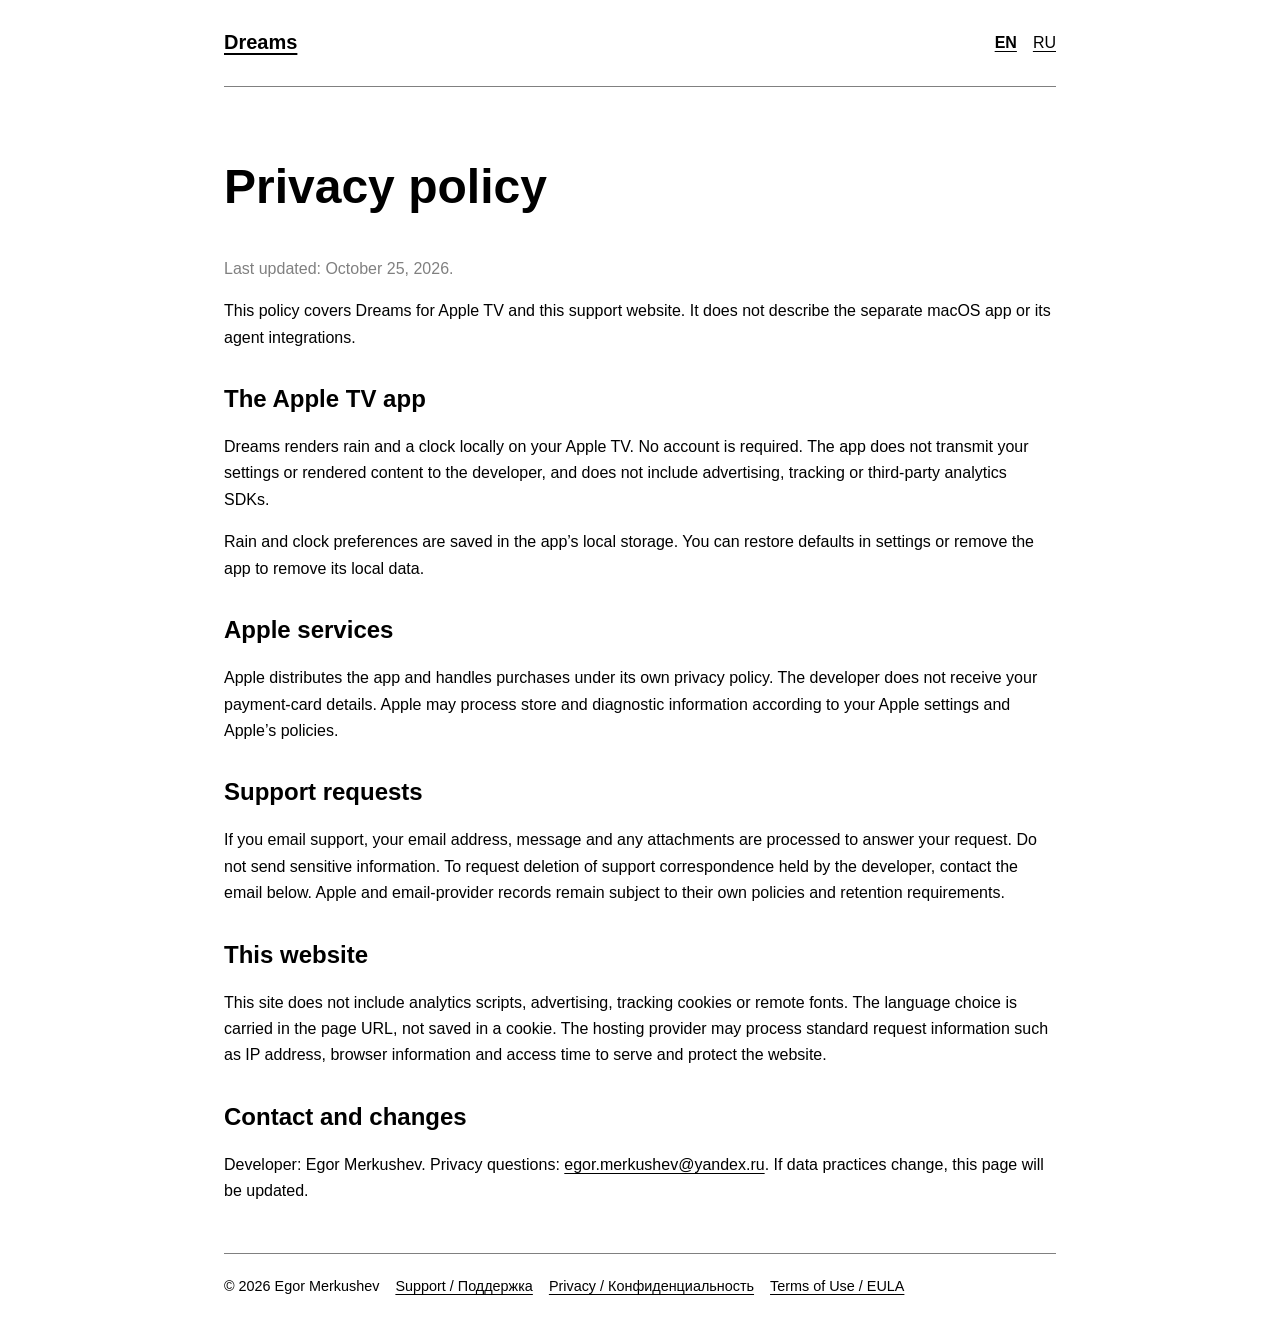
==== website/dreams/privacy/index.html @ a6cf10ac "Add the Dreams site foundation and store support content" ====
<!doctype html>
<html lang="en"><head>
<meta charset="utf-8"><meta name="viewport" content="width=device-width, initial-scale=1">
<title>Privacy — Dreams</title><meta name="description" content="Dreams for Apple TV: animated glyph rain, an optional clock, support and privacy information.">
<link rel="canonical" href="https://egormerkushev.ru/dreams/privacy/">
<link rel="stylesheet" href="../styles.css"><script src="../language.js" defer></script>
</head><body><header><a class="brand" data-local href=".././">Dreams</a><nav aria-label="Language"><a href="?lang=en" data-language-choice="en" lang="en">EN</a><a href="?lang=ru" data-language-choice="ru" lang="ru">RU</a></nav></header>
<main><section lang="en" data-language="en" data-title="Privacy — Dreams"><h1>Privacy policy</h1><p class="updated">Last updated: October 25, 2026.</p>
<p>This policy covers Dreams for Apple TV and this support website. It does not describe the separate macOS app or its agent integrations.</p>
<h2>The Apple TV app</h2><p>Dreams renders rain and a clock locally on your Apple TV. No account is required. The app does not transmit your settings or rendered content to the developer, and does not include advertising, tracking or third-party analytics SDKs.</p><p>Rain and clock preferences are saved in the app’s local storage. You can restore defaults in settings or remove the app to remove its local data.</p>
<h2>Apple services</h2><p>Apple distributes the app and handles purchases under its own privacy policy. The developer does not receive your payment-card details. Apple may process store and diagnostic information according to your Apple settings and Apple’s policies.</p>
<h2>Support requests</h2><p>If you email support, your email address, message and any attachments are processed to answer your request. Do not send sensitive information. To request deletion of support correspondence held by the developer, contact the email below. Apple and email-provider records remain subject to their own policies and retention requirements.</p>
<h2>This website</h2><p>This site does not include analytics scripts, advertising, tracking cookies or remote fonts. The language choice is carried in the page URL, not saved in a cookie. The hosting provider may process standard request information such as IP address, browser information and access time to serve and protect the website.</p>
<h2>Contact and changes</h2><p>Developer: Egor Merkushev. Privacy questions: <a href="mailto:egor.merkushev@yandex.ru">egor.merkushev@yandex.ru</a>. If data practices change, this page will be updated.</p></section><section lang="ru" data-language="ru" data-title="Конфиденциальность — Dreams"><h1>Политика конфиденциальности</h1><p class="updated">Обновлено 25 октября 2026 года.</p>
<p>Политика относится к Dreams для Apple TV и этому сайту поддержки. Она не описывает отдельное приложение для macOS и его агентские интеграции.</p>
<h2>Приложение для Apple TV</h2><p>Dreams рисует дождь и часы локально на Apple TV. Учётная запись не нужна. Приложение не передаёт настройки или изображение разработчику и не содержит рекламы, трекинга или SDK сторонней аналитики.</p><p>Настройки дождя и часов хранятся локально в приложении. Их можно сбросить в настройках; удаление приложения удаляет его локальные данные.</p>
<h2>Сервисы Apple</h2><p>Apple распространяет приложение и обрабатывает покупки по своей политике конфиденциальности. Разработчик не получает реквизиты вашей платёжной карты. Apple может обрабатывать сведения о магазине и диагностике согласно вашим настройкам Apple и собственным политикам.</p>
<h2>Обращения в поддержку</h2><p>Если вы пишете в поддержку, ваш email, текст сообщения и вложения обрабатываются для ответа. Не присылайте чувствительные данные. Чтобы запросить удаление переписки, которая хранится у разработчика, напишите по адресу ниже. К записям Apple и почтового провайдера применяются их собственные политики и требования хранения.</p>
<h2>Этот сайт</h2><p>На сайте нет скриптов аналитики, рекламы, отслеживающих cookie и внешних шрифтов. Выбор языка передаётся в URL страницы и не записывается в cookie. Хостинг-провайдер может обрабатывать технические сведения запроса, например IP-адрес, сведения о браузере и время доступа, для работы и защиты сайта.</p>
<h2>Контакты и изменения</h2><p>Разработчик — Egor Merkushev. Вопросы о конфиденциальности: <a href="mailto:egor.merkushev@yandex.ru">egor.merkushev@yandex.ru</a>. При изменении обработки данных эта страница будет обновлена.</p></section></main>
<footer><span>© 2026 Egor Merkushev</span><a data-local href="../support/">Support / Поддержка</a><a data-local href="../privacy/">Privacy / Конфиденциальность</a><a href="https://www.apple.com/legal/internet-services/itunes/dev/stdeula/">Terms of Use / EULA</a></footer>
</body></html>
---- website/dreams/styles.css ----
:root { color-scheme: light dark; font-family: -apple-system, BlinkMacSystemFont, "Segoe UI", sans-serif; line-height: 1.65; }
body { max-width: 52rem; margin: 0 auto; padding: 1.5rem; }
header, footer, nav { display: flex; flex-wrap: wrap; gap: 1rem; align-items: center; }
header { justify-content: space-between; padding-bottom: 1.5rem; border-bottom: 1px solid GrayText; }
.brand { font-size: 1.25rem; font-weight: 700; }
main { padding: 2rem 0; min-height: 50vh; }
h1 { line-height: 1.2; font-size: clamp(2rem, 7vw, 3rem); }
h2 { line-height: 1.3; margin-top: 2rem; }
a { color: inherit; text-underline-offset: .2em; overflow-wrap: anywhere; }
a:focus-visible { outline: 3px solid Highlight; outline-offset: 4px; }
nav a, footer a { padding: .35rem 0; }
[aria-current="page"] { font-weight: 700; }
footer { padding-top: 1rem; border-top: 1px solid GrayText; font-size: .9rem; }
.updated, .eyebrow { color: GrayText; }
[hidden] { display: none !important; }
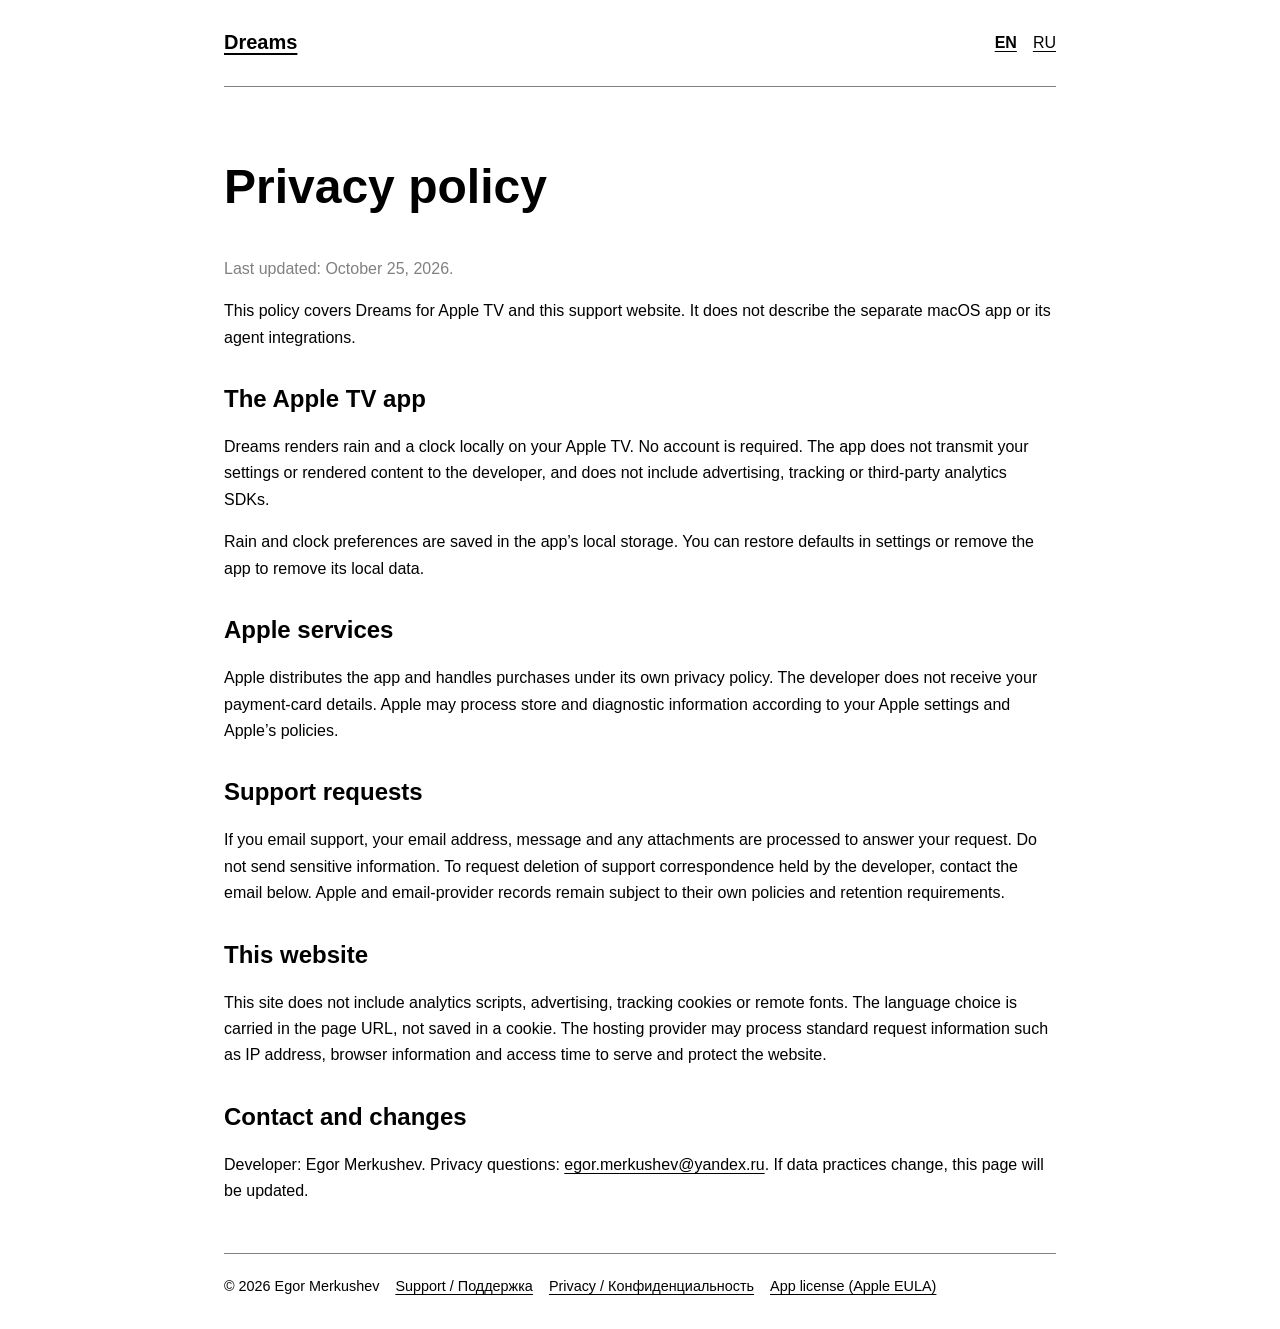
==== commit 37b53145: "Clarify and localize Apple EULA link labels" ====
--- a/website/dreams/privacy/index.html
+++ b/website/dreams/privacy/index.html
@@ -18,5 +18,5 @@
 <h2>Обращения в поддержку</h2><p>Если вы пишете в поддержку, ваш email, текст сообщения и вложения обрабатываются для ответа. Не присылайте чувствительные данные. Чтобы запросить удаление переписки, которая хранится у разработчика, напишите по адресу ниже. К записям Apple и почтового провайдера применяются их собственные политики и требования хранения.</p>
 <h2>Этот сайт</h2><p>На сайте нет скриптов аналитики, рекламы, отслеживающих cookie и внешних шрифтов. Выбор языка передаётся в URL страницы и не записывается в cookie. Хостинг-провайдер может обрабатывать технические сведения запроса, например IP-адрес, сведения о браузере и время доступа, для работы и защиты сайта.</p>
 <h2>Контакты и изменения</h2><p>Разработчик — Egor Merkushev. Вопросы о конфиденциальности: <a href="mailto:egor.merkushev@yandex.ru">egor.merkushev@yandex.ru</a>. При изменении обработки данных эта страница будет обновлена.</p></section></main>
-<footer><span>© 2026 Egor Merkushev</span><a data-local href="../support/">Support / Поддержка</a><a data-local href="../privacy/">Privacy / Конфиденциальность</a><a href="https://www.apple.com/legal/internet-services/itunes/dev/stdeula/">Terms of Use / EULA</a></footer>
+<footer><span>© 2026 Egor Merkushev</span><a data-local href="../support/">Support / Поддержка</a><a data-local href="../privacy/">Privacy / Конфиденциальность</a><a href="https://www.apple.com/legal/internet-services/itunes/dev/stdeula/"><span lang="en" data-language="en">App license (Apple EULA)</span><span lang="ru" data-language="ru">Лицензия приложения (Apple EULA)</span></a></footer>
 </body></html>
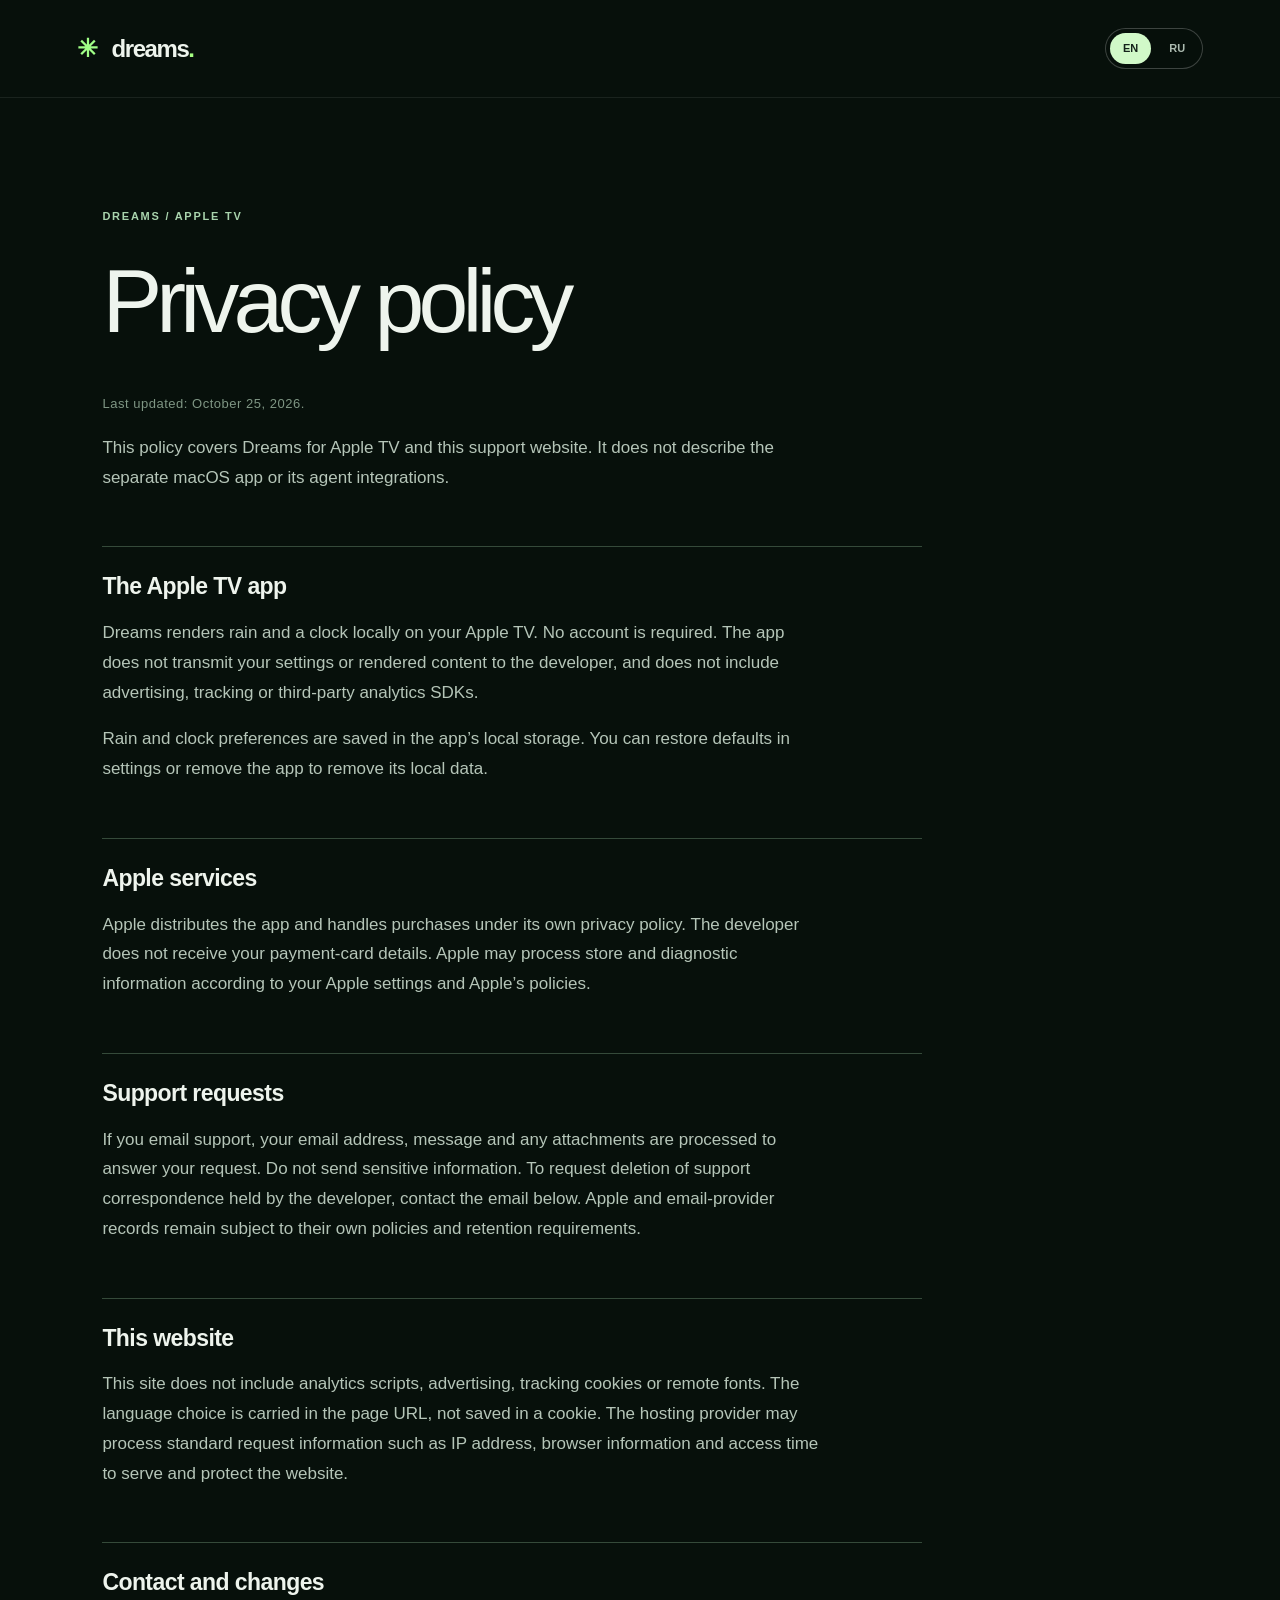
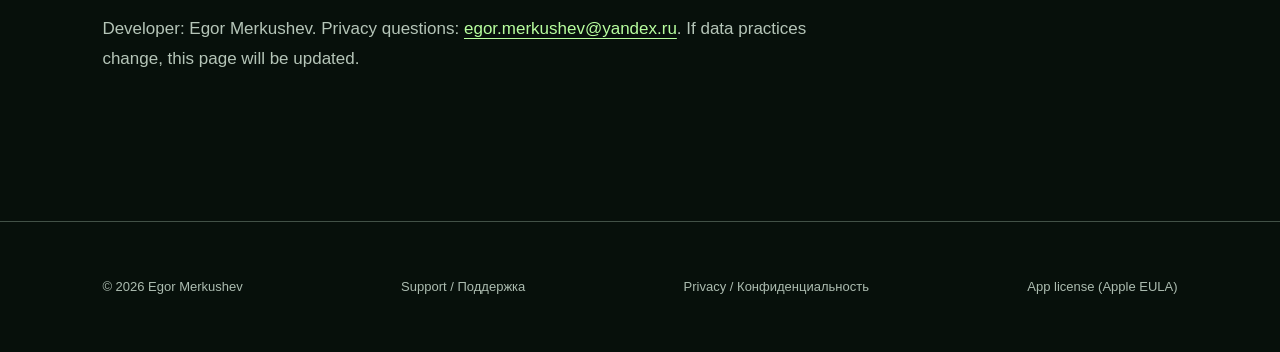
==== commit 84891311: "Style Dreams support and privacy pages" ====
--- a/website/dreams/privacy/index.html
+++ b/website/dreams/privacy/index.html
@@ -3,8 +3,8 @@
 <meta charset="utf-8"><meta name="viewport" content="width=device-width, initial-scale=1">
 <title>Privacy — Dreams</title><meta name="description" content="Dreams for Apple TV: animated glyph rain, an optional clock, support and privacy information.">
 <link rel="canonical" href="https://egormerkushev.ru/dreams/privacy/">
-<link rel="stylesheet" href="../styles.css"><script src="../language.js" defer></script>
-</head><body><header><a class="brand" data-local href=".././">Dreams</a><nav aria-label="Language"><a href="?lang=en" data-language-choice="en" lang="en">EN</a><a href="?lang=ru" data-language-choice="ru" lang="ru">RU</a></nav></header>
+<link rel="stylesheet" href="../styles.css"><link rel="stylesheet" href="../landing.css"><link rel="stylesheet" href="../information.css"><script src="../language.js" defer></script>
+</head><body class="landing information"><header class="topbar"><a class="brand" data-local href="../"><span class="brand-mark">✳</span> dreams<span class="brand-dot">.</span></a><nav aria-label="Language"><a href="?lang=en" data-language-choice="en" lang="en">EN</a><a href="?lang=ru" data-language-choice="ru" lang="ru">RU</a></nav></header>
 <main><section lang="en" data-language="en" data-title="Privacy — Dreams"><h1>Privacy policy</h1><p class="updated">Last updated: October 25, 2026.</p>
 <p>This policy covers Dreams for Apple TV and this support website. It does not describe the separate macOS app or its agent integrations.</p>
 <h2>The Apple TV app</h2><p>Dreams renders rain and a clock locally on your Apple TV. No account is required. The app does not transmit your settings or rendered content to the developer, and does not include advertising, tracking or third-party analytics SDKs.</p><p>Rain and clock preferences are saved in the app’s local storage. You can restore defaults in settings or remove the app to remove its local data.</p>
--- a/website/dreams/landing.css
+++ b/website/dreams/landing.css
@@ -0,0 +1,68 @@
+:root { scroll-behavior: smooth; }
+body.landing { max-width: none; margin: 0; padding: 0; background: #07100b; color: #eef4ed; font-family: -apple-system, BlinkMacSystemFont, "Segoe UI", sans-serif; line-height: 1.5; }
+.landing * { box-sizing: border-box; }
+.landing a { text-decoration: none; }
+.landing .topbar { position: absolute; z-index: 3; top: 0; width: 100%; padding: 28px 6%; border: 0; }
+.landing .brand { font-size: 24px; font-weight: 700; letter-spacing: -.06em; }
+.brand-mark { color: #a0ff87; display: inline-block; font-size: 25px; margin-right: 10px; }
+.brand-dot, .footer-brand span { color: #a5ff82; }
+.landing nav { gap: 5px; border: 1px solid #ffffff38; padding: 4px; border-radius: 40px; background: #07100b99; }
+.landing nav a { font: 600 11px/1 sans-serif; padding: 10px 13px; border-radius: 30px; color: #acbbb0; }
+.landing nav a[aria-current] { background: #d1f9c8; color: #14221a; }
+.landing main { padding: 0; }
+.hero { position: relative; min-height: min(850px, 100svh); min-height: max(670px, 100svh); display: flex; align-items: center; overflow: hidden; background: #020906; }
+.hero-media, .hero-shade { position: absolute; inset: 0; }
+.hero-media video { width: 100%; height: 100%; object-fit: cover; opacity: .8; }
+.hero-shade { background: linear-gradient(90deg, #06100cf5 0%, #06100cd9 35%, #06100c38 75%), linear-gradient(0deg,#07100b 0%,transparent 22%); }
+.hero-copy { z-index: 1; width: min(900px, 90%); padding: 140px 6% 115px; }
+.kicker, .section-label { color: #a9d4ad; letter-spacing: .16em; font-size: 11px; font-weight: 700; }
+.dot { display: inline-block; width: 7px; height: 7px; background: #a5ff82; border-radius: 50%; margin-right: 8px; box-shadow: 0 0 12px #8aff79; }
+.landing h1, .landing h2 { font-weight: 500; letter-spacing: -.065em; margin: 22px 0; line-height: .99; }
+.landing h1 { font-size: clamp(76px, 10vw, 160px); }
+.landing h2 { font-size: clamp(48px, 6.3vw, 96px); }
+.landing h1 em, .landing h2 em { color: #b8ff9f; font-family: Georgia, serif; font-weight: 400; font-style: italic; letter-spacing: -.065em; }
+.hero-text { max-width: 420px; font-size: clamp(17px, 1.5vw, 21px); color: #d2dfd2; }
+.hero-action { display: flex; align-items: center; flex-wrap: wrap; gap: 20px; margin-top: 38px; font-size: 13px; }
+.status { border-radius: 40px; color: #e5f7df; border: 1px solid #a5ff8244; background: #0c2216c9; padding: 13px 18px; }
+.hero-action a { padding: 12px 0; border-bottom: 1px solid #b1d9b6; }
+.hero-action a span { color: #a5ff82; margin-left: 12px; }
+.hero-index { position: absolute; right: 6%; bottom: 46px; color: #8ca18c; font-size: 11px; letter-spacing: .15em; }
+.intro, .details { padding: 145px 8%; max-width: 1600px; margin: auto; }
+.intro { display: flex; justify-content: space-between; align-items: end; gap: 30px; }
+.intro > div:first-child, .intro > div:nth-child(2) { max-width: 760px; }
+.intro p:not(.section-label), .clock-copy p:not(.section-label), .details > div > p:not(.section-label):not(.fine-print) { max-width: 520px; font-size: 19px; line-height: 1.65; color: #aabaae; }
+.intro-note { color: #78927e; font-size: 10px; letter-spacing: .15em; text-align: right; flex: none; }
+.intro-note span { color: #a5ff82; font-size: 40px; }
+.clock-section { display: grid; grid-template-columns: 1.2fr 1fr; align-items: center; background: #0d1a12; }
+.clock-image { position: relative; overflow: hidden; min-height: 520px; }
+.clock-image img { width: 100%; height: 100%; position: absolute; object-fit: cover; }
+.image-caption { position: absolute; bottom: 25px; left: 30px; color: #b5d1bb; font-size: 10px; letter-spacing: .16em; }
+.clock-copy { padding: 90px 10%; }
+.clock-copy h2 { font-size: clamp(45px, 5vw, 76px); }
+.details h2 { margin-bottom: 30px; }
+.detail-list { display: grid; grid-template-columns: repeat(3, 1fr); gap: 32px; margin: 75px 0; }
+.detail-list div { border-top: 1px solid #58705b; padding-top: 20px; display: grid; gap: 12px; }
+.detail-list span { color: #a5ff82; font-size: 11px; }
+.detail-list strong { font-size: 20px; font-weight: 500; }
+.detail-list small, .fine-print { color: #91a398; }
+.fine-print { font-size: 13px; max-width: 570px; }
+.landing footer { border-top: 1px solid #425147; padding: 50px 8%; display: flex; justify-content: space-between; gap: 35px; font-size: 13px; color: #acbcb0; }
+.footer-brand { font-size: 28px; letter-spacing: -.06em; color: #ecf5ec; font-weight: 700; }
+.footer-brand small { display: block; font-size: 9px; letter-spacing: .12em; font-weight: 500; margin-top: 10px; color: #78927e; }
+.footer-links { display: flex; flex-wrap: wrap; gap: 24px; }
+@media (max-width: 700px) {
+  .landing .topbar { padding: 22px 6%; }
+  .hero { min-height: 760px; min-height: 100svh; }
+  .hero-shade { background: linear-gradient(90deg, #06100ce8, #06100c65), linear-gradient(0deg,#07100b,transparent 35%); }
+  .hero-copy { width: 100%; padding: 130px 6% 110px; }
+  .landing h1 { font-size: clamp(68px, 13vw, 105px); }
+  .intro, .details { padding: 90px 7%; }
+  .intro-note { display: none; }
+  .clock-section { grid-template-columns: 1fr; }
+  .clock-image { min-height: 300px; }
+  .clock-copy { padding: 70px 7% 90px; }
+  .detail-list { grid-template-columns: 1fr; gap: 22px; margin: 50px 0; }
+  .landing footer { align-items: start; flex-direction: column; padding: 45px 7%; }
+  .footer-links { flex-direction: column; gap: 12px; }
+}
+@media (prefers-reduced-motion: reduce) { :root { scroll-behavior: auto; } .hero-media video { visibility: hidden; } .hero-media { background: center/cover url("assets/rain.jpg"); } }
--- a/website/dreams/information.css
+++ b/website/dreams/information.css
@@ -0,0 +1,17 @@
+.information { background: #07100b; }
+.information .topbar { position: relative; border-bottom: 1px solid #ffffff14; }
+.information main { padding: 105px 8% 130px; max-width: 1400px; margin: auto; min-height: 70vh; }
+.information main section { max-width: 820px; }
+.information main section::before { content: "DREAMS / APPLE TV"; color: #a9d4ad; letter-spacing: .16em; font-size: 11px; font-weight: 700; }
+.information h1 { font-size: clamp(50px, 7vw, 94px); line-height: 1.05; margin: 27px 0 45px; max-width: 950px; overflow-wrap: anywhere; }
+.information h2 { font-size: 23px; font-weight: 550; letter-spacing: -.025em; line-height: 1.25; margin: 54px 0 14px; padding-top: 25px; border-top: 1px solid #354a3a; }
+.information main p { color: #b5c5b8; font-size: 17px; line-height: 1.75; max-width: 720px; }
+.information main a { color: #b8ff9f; text-decoration: underline; text-underline-offset: .25em; }
+.information .updated { color: #7f9684; font-size: 13px; letter-spacing: .04em; }
+.information footer { font-size: 13px; }
+@media (max-width: 700px) {
+  .information main { padding: 76px 7% 95px; }
+  .information h1 { font-size: clamp(27px, 7vw, 49px); margin-bottom: 32px; }
+  .information main p { font-size: 16px; }
+  .information h2 { margin-top: 40px; }
+}
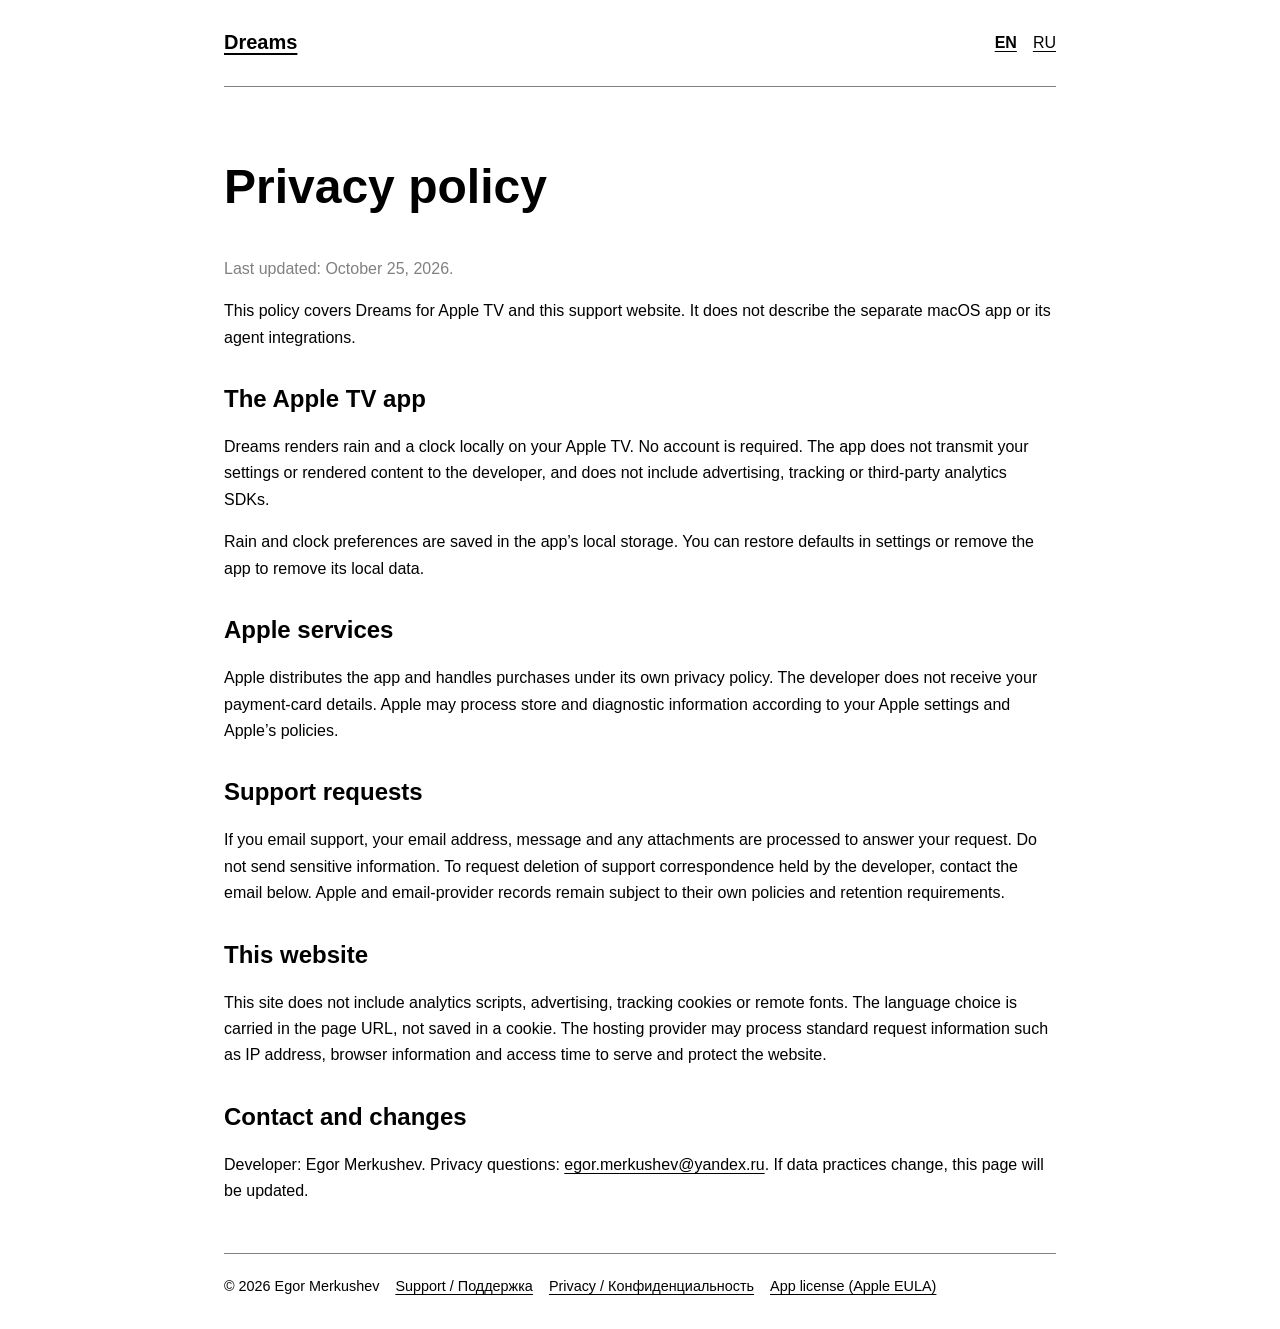
==== commit 8d8b95d1: "Merge pull request #2 from SoundBlaster/codex/clarify-eula-link Clarify Apple EULA link labels" ====
--- a/website/dreams/privacy/index.html
+++ b/website/dreams/privacy/index.html
@@ -3,8 +3,8 @@
 <meta charset="utf-8"><meta name="viewport" content="width=device-width, initial-scale=1">
 <title>Privacy — Dreams</title><meta name="description" content="Dreams for Apple TV: animated glyph rain, an optional clock, support and privacy information.">
 <link rel="canonical" href="https://egormerkushev.ru/dreams/privacy/">
-<link rel="stylesheet" href="../styles.css"><link rel="stylesheet" href="../landing.css"><link rel="stylesheet" href="../information.css"><script src="../language.js" defer></script>
-</head><body class="landing information"><header class="topbar"><a class="brand" data-local href="../"><span class="brand-mark">✳</span> dreams<span class="brand-dot">.</span></a><nav aria-label="Language"><a href="?lang=en" data-language-choice="en" lang="en">EN</a><a href="?lang=ru" data-language-choice="ru" lang="ru">RU</a></nav></header>
+<link rel="stylesheet" href="../styles.css"><script src="../language.js" defer></script>
+</head><body><header><a class="brand" data-local href=".././">Dreams</a><nav aria-label="Language"><a href="?lang=en" data-language-choice="en" lang="en">EN</a><a href="?lang=ru" data-language-choice="ru" lang="ru">RU</a></nav></header>
 <main><section lang="en" data-language="en" data-title="Privacy — Dreams"><h1>Privacy policy</h1><p class="updated">Last updated: October 25, 2026.</p>
 <p>This policy covers Dreams for Apple TV and this support website. It does not describe the separate macOS app or its agent integrations.</p>
 <h2>The Apple TV app</h2><p>Dreams renders rain and a clock locally on your Apple TV. No account is required. The app does not transmit your settings or rendered content to the developer, and does not include advertising, tracking or third-party analytics SDKs.</p><p>Rain and clock preferences are saved in the app’s local storage. You can restore defaults in settings or remove the app to remove its local data.</p>
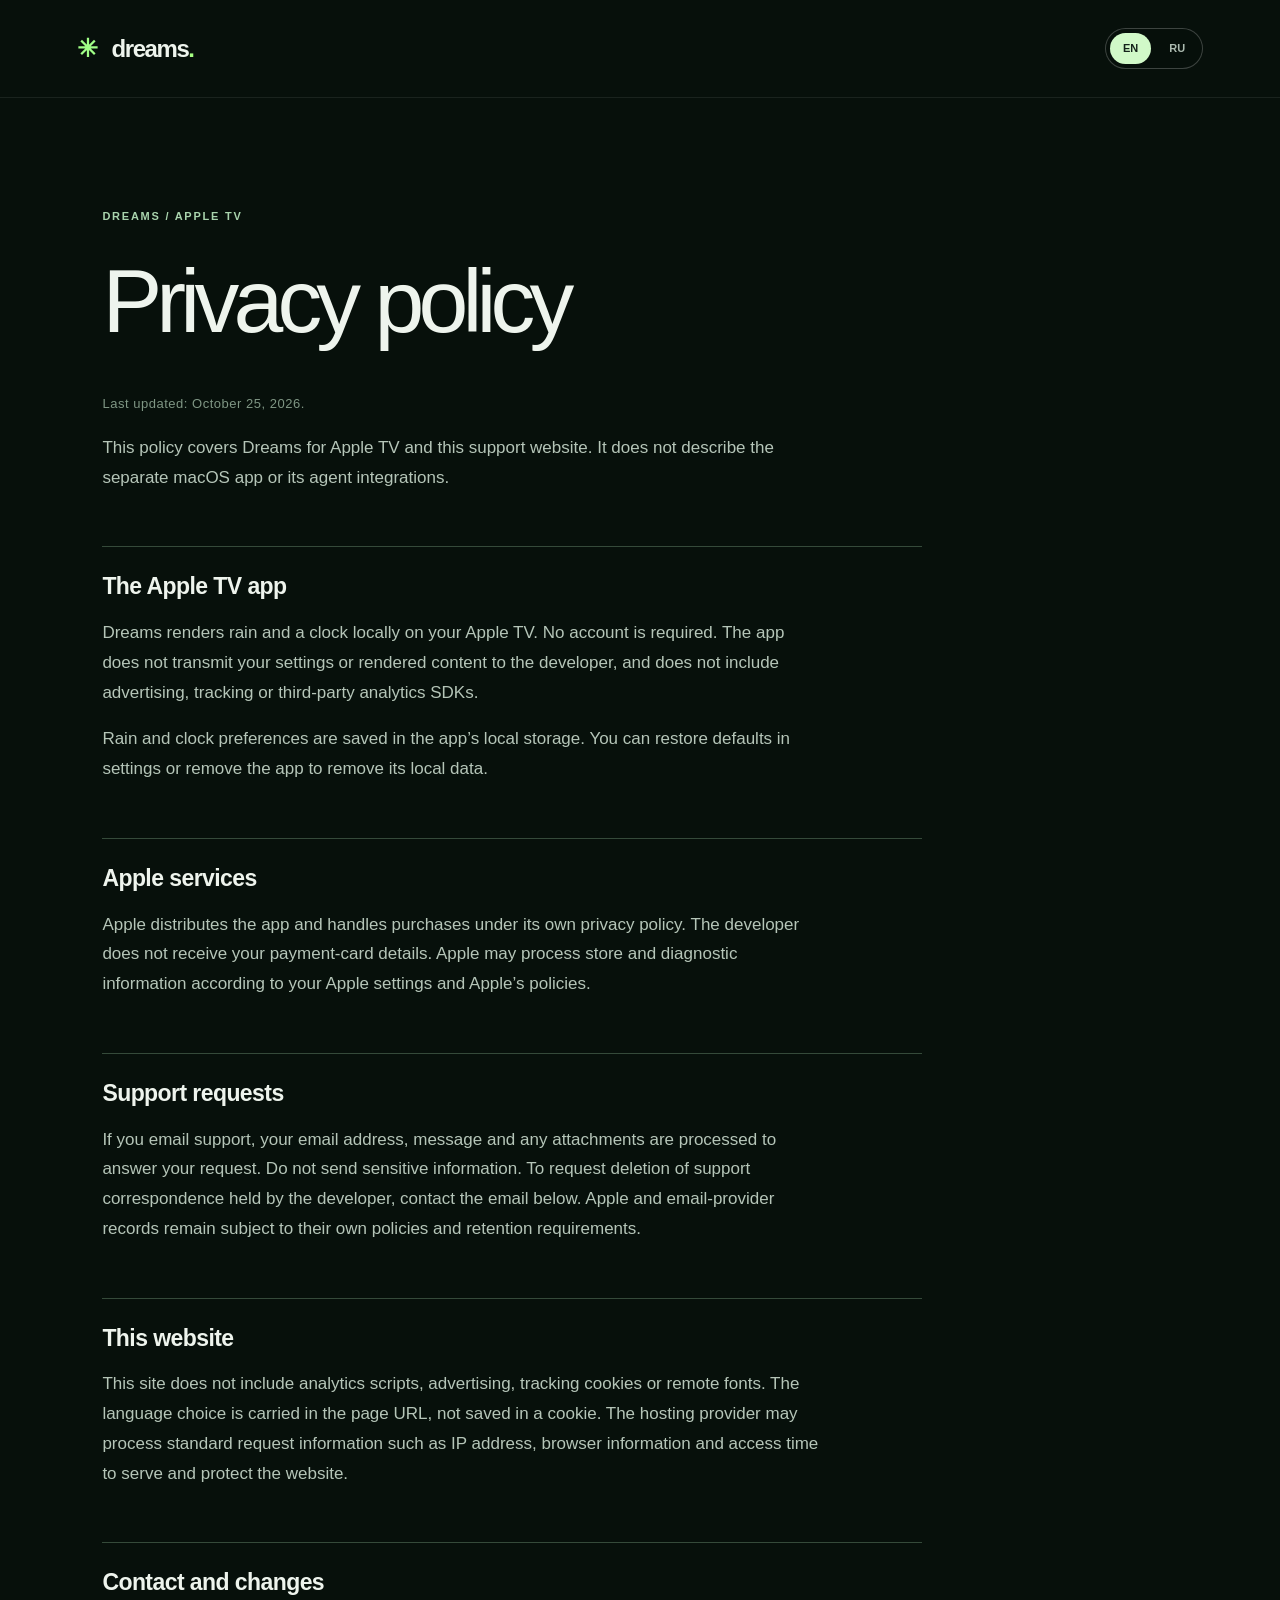
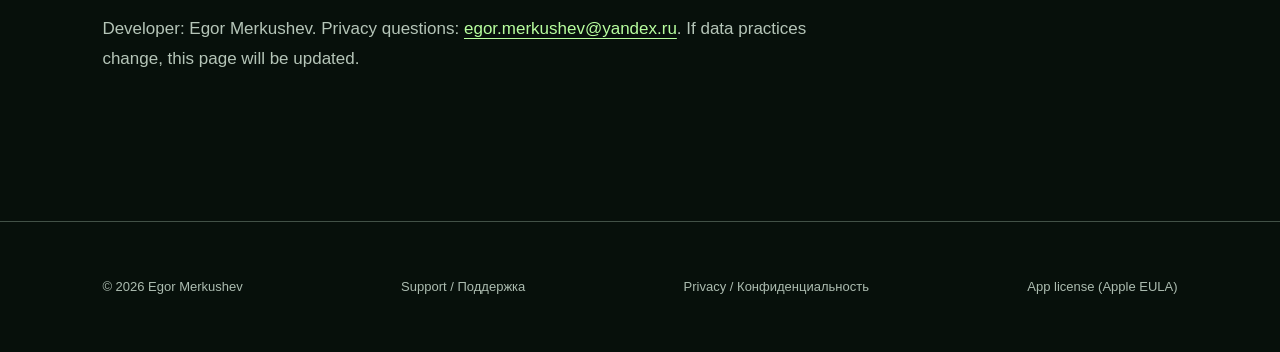
==== commit e0c4e4f9: "Merge pull request #3 from SoundBlaster/codex/dreams-landing Design Dreams TV website" ====
--- a/website/dreams/privacy/index.html
+++ b/website/dreams/privacy/index.html
@@ -3,8 +3,8 @@
 <meta charset="utf-8"><meta name="viewport" content="width=device-width, initial-scale=1">
 <title>Privacy — Dreams</title><meta name="description" content="Dreams for Apple TV: animated glyph rain, an optional clock, support and privacy information.">
 <link rel="canonical" href="https://egormerkushev.ru/dreams/privacy/">
-<link rel="stylesheet" href="../styles.css"><script src="../language.js" defer></script>
-</head><body><header><a class="brand" data-local href=".././">Dreams</a><nav aria-label="Language"><a href="?lang=en" data-language-choice="en" lang="en">EN</a><a href="?lang=ru" data-language-choice="ru" lang="ru">RU</a></nav></header>
+<link rel="stylesheet" href="../styles.css"><link rel="stylesheet" href="../landing.css"><link rel="stylesheet" href="../information.css"><script src="../language.js" defer></script>
+</head><body class="landing information"><header class="topbar"><a class="brand" data-local href="../"><span class="brand-mark">✳</span> dreams<span class="brand-dot">.</span></a><nav aria-label="Language"><a href="?lang=en" data-language-choice="en" lang="en">EN</a><a href="?lang=ru" data-language-choice="ru" lang="ru">RU</a></nav></header>
 <main><section lang="en" data-language="en" data-title="Privacy — Dreams"><h1>Privacy policy</h1><p class="updated">Last updated: October 25, 2026.</p>
 <p>This policy covers Dreams for Apple TV and this support website. It does not describe the separate macOS app or its agent integrations.</p>
 <h2>The Apple TV app</h2><p>Dreams renders rain and a clock locally on your Apple TV. No account is required. The app does not transmit your settings or rendered content to the developer, and does not include advertising, tracking or third-party analytics SDKs.</p><p>Rain and clock preferences are saved in the app’s local storage. You can restore defaults in settings or remove the app to remove its local data.</p>
--- a/website/dreams/landing.css
+++ b/website/dreams/landing.css
@@ -0,0 +1,68 @@
+:root { scroll-behavior: smooth; }
+body.landing { max-width: none; margin: 0; padding: 0; background: #07100b; color: #eef4ed; font-family: -apple-system, BlinkMacSystemFont, "Segoe UI", sans-serif; line-height: 1.5; }
+.landing * { box-sizing: border-box; }
+.landing a { text-decoration: none; }
+.landing .topbar { position: absolute; z-index: 3; top: 0; width: 100%; padding: 28px 6%; border: 0; }
+.landing .brand { font-size: 24px; font-weight: 700; letter-spacing: -.06em; }
+.brand-mark { color: #a0ff87; display: inline-block; font-size: 25px; margin-right: 10px; }
+.brand-dot, .footer-brand span { color: #a5ff82; }
+.landing nav { gap: 5px; border: 1px solid #ffffff38; padding: 4px; border-radius: 40px; background: #07100b99; }
+.landing nav a { font: 600 11px/1 sans-serif; padding: 10px 13px; border-radius: 30px; color: #acbbb0; }
+.landing nav a[aria-current] { background: #d1f9c8; color: #14221a; }
+.landing main { padding: 0; }
+.hero { position: relative; min-height: min(850px, 100svh); min-height: max(670px, 100svh); display: flex; align-items: center; overflow: hidden; background: #020906; }
+.hero-media, .hero-shade { position: absolute; inset: 0; }
+.hero-media video { width: 100%; height: 100%; object-fit: cover; opacity: .8; }
+.hero-shade { background: linear-gradient(90deg, #06100cf5 0%, #06100cd9 35%, #06100c38 75%), linear-gradient(0deg,#07100b 0%,transparent 22%); }
+.hero-copy { z-index: 1; width: min(900px, 90%); padding: 140px 6% 115px; }
+.kicker, .section-label { color: #a9d4ad; letter-spacing: .16em; font-size: 11px; font-weight: 700; }
+.dot { display: inline-block; width: 7px; height: 7px; background: #a5ff82; border-radius: 50%; margin-right: 8px; box-shadow: 0 0 12px #8aff79; }
+.landing h1, .landing h2 { font-weight: 500; letter-spacing: -.065em; margin: 22px 0; line-height: .99; }
+.landing h1 { font-size: clamp(76px, 10vw, 160px); }
+.landing h2 { font-size: clamp(48px, 6.3vw, 96px); }
+.landing h1 em, .landing h2 em { color: #b8ff9f; font-family: Georgia, serif; font-weight: 400; font-style: italic; letter-spacing: -.065em; }
+.hero-text { max-width: 420px; font-size: clamp(17px, 1.5vw, 21px); color: #d2dfd2; }
+.hero-action { display: flex; align-items: center; flex-wrap: wrap; gap: 20px; margin-top: 38px; font-size: 13px; }
+.status { border-radius: 40px; color: #e5f7df; border: 1px solid #a5ff8244; background: #0c2216c9; padding: 13px 18px; }
+.hero-action a { padding: 12px 0; border-bottom: 1px solid #b1d9b6; }
+.hero-action a span { color: #a5ff82; margin-left: 12px; }
+.hero-index { position: absolute; right: 6%; bottom: 46px; color: #8ca18c; font-size: 11px; letter-spacing: .15em; }
+.intro, .details { padding: 145px 8%; max-width: 1600px; margin: auto; }
+.intro { display: flex; justify-content: space-between; align-items: end; gap: 30px; }
+.intro > div:first-child, .intro > div:nth-child(2) { max-width: 760px; }
+.intro p:not(.section-label), .clock-copy p:not(.section-label), .details > div > p:not(.section-label):not(.fine-print) { max-width: 520px; font-size: 19px; line-height: 1.65; color: #aabaae; }
+.intro-note { color: #78927e; font-size: 10px; letter-spacing: .15em; text-align: right; flex: none; }
+.intro-note span { color: #a5ff82; font-size: 40px; }
+.clock-section { display: grid; grid-template-columns: 1.2fr 1fr; align-items: center; background: #0d1a12; }
+.clock-image { position: relative; overflow: hidden; min-height: 520px; }
+.clock-image img { width: 100%; height: 100%; position: absolute; object-fit: cover; }
+.image-caption { position: absolute; bottom: 25px; left: 30px; color: #b5d1bb; font-size: 10px; letter-spacing: .16em; }
+.clock-copy { padding: 90px 10%; }
+.clock-copy h2 { font-size: clamp(45px, 5vw, 76px); }
+.details h2 { margin-bottom: 30px; }
+.detail-list { display: grid; grid-template-columns: repeat(3, 1fr); gap: 32px; margin: 75px 0; }
+.detail-list div { border-top: 1px solid #58705b; padding-top: 20px; display: grid; gap: 12px; }
+.detail-list span { color: #a5ff82; font-size: 11px; }
+.detail-list strong { font-size: 20px; font-weight: 500; }
+.detail-list small, .fine-print { color: #91a398; }
+.fine-print { font-size: 13px; max-width: 570px; }
+.landing footer { border-top: 1px solid #425147; padding: 50px 8%; display: flex; justify-content: space-between; gap: 35px; font-size: 13px; color: #acbcb0; }
+.footer-brand { font-size: 28px; letter-spacing: -.06em; color: #ecf5ec; font-weight: 700; }
+.footer-brand small { display: block; font-size: 9px; letter-spacing: .12em; font-weight: 500; margin-top: 10px; color: #78927e; }
+.footer-links { display: flex; flex-wrap: wrap; gap: 24px; }
+@media (max-width: 700px) {
+  .landing .topbar { padding: 22px 6%; }
+  .hero { min-height: 760px; min-height: 100svh; }
+  .hero-shade { background: linear-gradient(90deg, #06100ce8, #06100c65), linear-gradient(0deg,#07100b,transparent 35%); }
+  .hero-copy { width: 100%; padding: 130px 6% 110px; }
+  .landing h1 { font-size: clamp(68px, 13vw, 105px); }
+  .intro, .details { padding: 90px 7%; }
+  .intro-note { display: none; }
+  .clock-section { grid-template-columns: 1fr; }
+  .clock-image { min-height: 300px; }
+  .clock-copy { padding: 70px 7% 90px; }
+  .detail-list { grid-template-columns: 1fr; gap: 22px; margin: 50px 0; }
+  .landing footer { align-items: start; flex-direction: column; padding: 45px 7%; }
+  .footer-links { flex-direction: column; gap: 12px; }
+}
+@media (prefers-reduced-motion: reduce) { :root { scroll-behavior: auto; } .hero-media video { visibility: hidden; } .hero-media { background: center/cover url("assets/rain.jpg"); } }
--- a/website/dreams/information.css
+++ b/website/dreams/information.css
@@ -0,0 +1,17 @@
+.information { background: #07100b; }
+.information .topbar { position: relative; border-bottom: 1px solid #ffffff14; }
+.information main { padding: 105px 8% 130px; max-width: 1400px; margin: auto; min-height: 70vh; }
+.information main section { max-width: 820px; }
+.information main section::before { content: "DREAMS / APPLE TV"; color: #a9d4ad; letter-spacing: .16em; font-size: 11px; font-weight: 700; }
+.information h1 { font-size: clamp(50px, 7vw, 94px); line-height: 1.05; margin: 27px 0 45px; max-width: 950px; overflow-wrap: anywhere; }
+.information h2 { font-size: 23px; font-weight: 550; letter-spacing: -.025em; line-height: 1.25; margin: 54px 0 14px; padding-top: 25px; border-top: 1px solid #354a3a; }
+.information main p { color: #b5c5b8; font-size: 17px; line-height: 1.75; max-width: 720px; }
+.information main a { color: #b8ff9f; text-decoration: underline; text-underline-offset: .25em; }
+.information .updated { color: #7f9684; font-size: 13px; letter-spacing: .04em; }
+.information footer { font-size: 13px; }
+@media (max-width: 700px) {
+  .information main { padding: 76px 7% 95px; }
+  .information h1 { font-size: clamp(27px, 7vw, 49px); margin-bottom: 32px; }
+  .information main p { font-size: 16px; }
+  .information h2 { margin-top: 40px; }
+}
